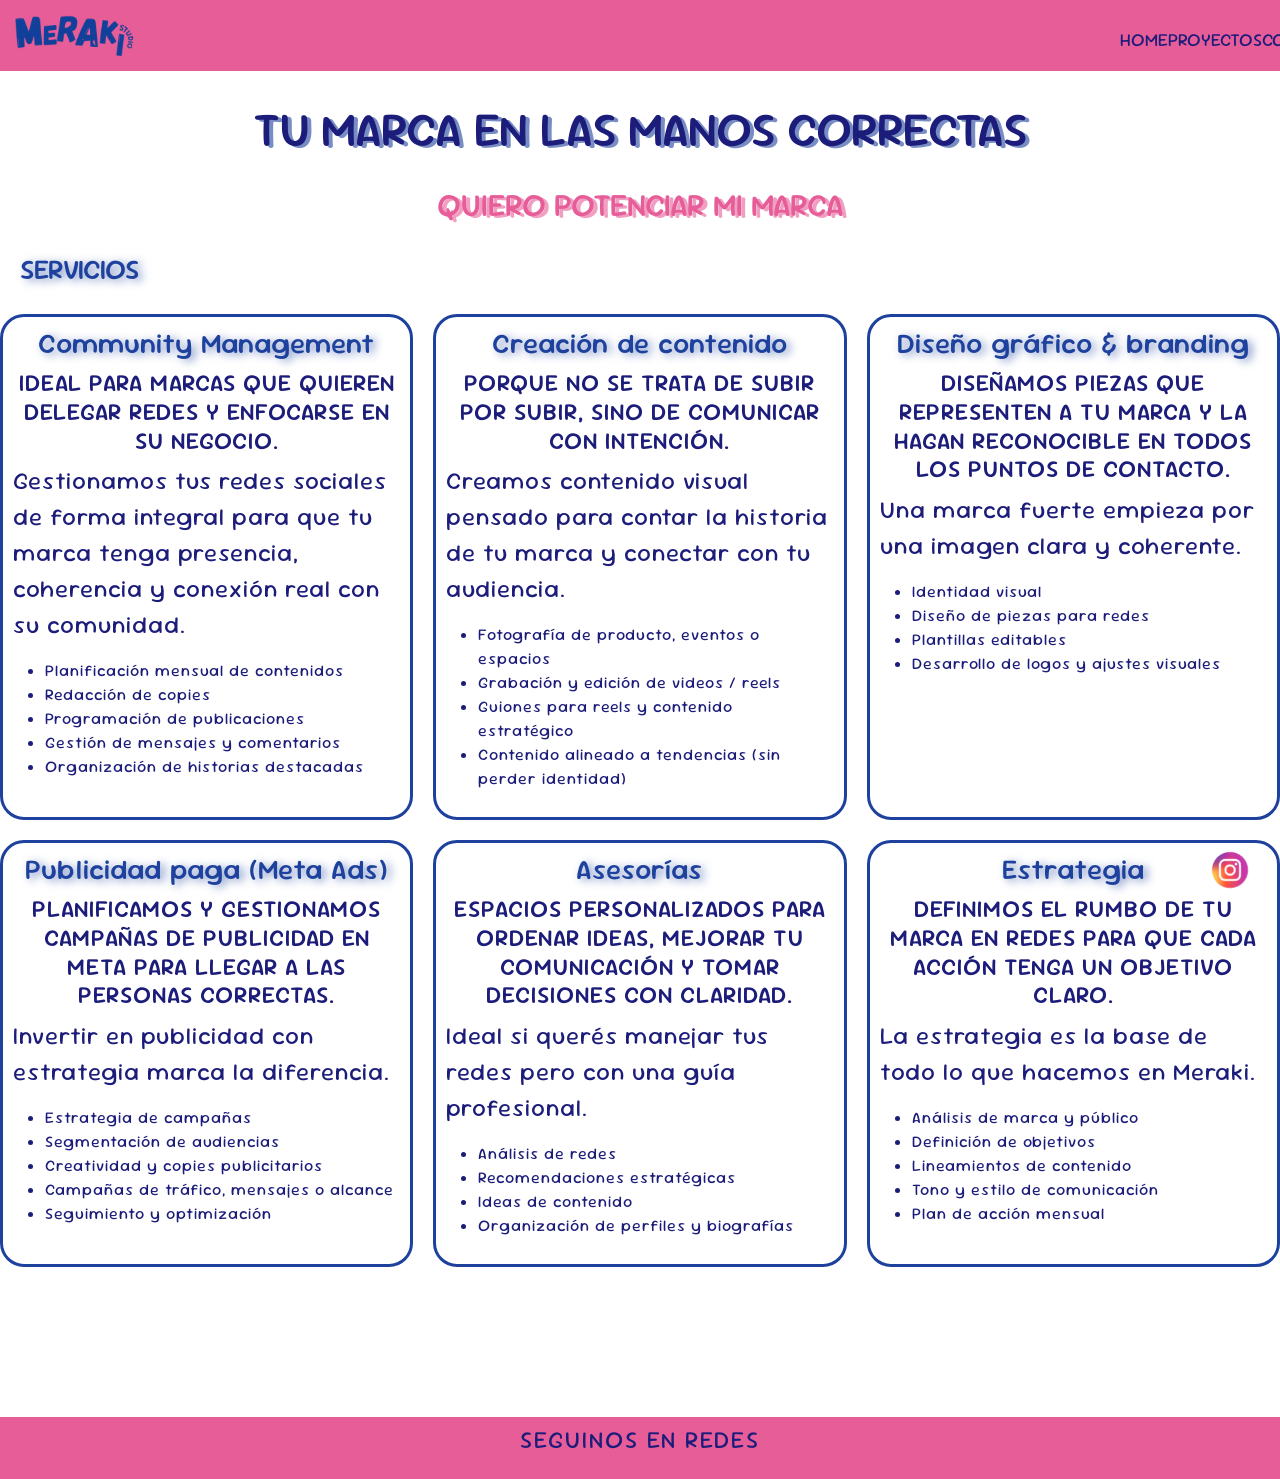
==== index.html @ 82db58ba "meraki v1" ====
<!DOCTYPE html>
<html lang="es">

<head>
   <meta charset="UTF-8">
   <meta name="viewport" content="width=device-width, initial-scale=1.0">
   <title>Document</title>

   <!-- link css bootstrap -->
   <link href="https://cdn.jsdelivr.net/npm/bootstrap@5.3.8/dist/css/bootstrap.min.css" rel="stylesheet" integrity="sha384-sRIl4kxILFvY47J16cr9ZwB07vP4J8+LH7qKQnuqkuIAvNWLzeN8tE5YBujZqJLB" crossorigin="anonymous">
      
   <!-- link css propio -->
   <link rel="stylesheet" href="./css/style.css">
</head>

<body>
   <header>
      <!-- logo -->
      <img class="logo" src="./img/logo.png" alt="logo meraki">

      <!-- menu de navegacion-->
      <nav>
         <!-- Zona navegable -->
         <ul>
            <li><a href="#">HOME</a></li>
            <li><a href="./pages/proyectosreales.html">PROYECTOS</a></li>
            <li><a href="./pages/contacto.html">CONTACTO</a></li>
         </ul>

      </nav>
   </header>

   <main class="contenedor-grid">


      <h1 class="titulo-grid"> TU MARCA EN LAS MANOS CORRECTAS</h1>
      <h2 class="subtitulo-grid">QUIERO POTENCIAR MI MARCA</h2>
      <h3 class="titulo-serv">SERVICIOS</h3>

      <div class="serv1">

         <h3>Community Management</h3>
         <h4>Ideal para marcas que quieren delegar redes y enfocarse en su negocio.</h4>
         <p>Gestionamos tus redes sociales de forma integral para que tu marca tenga presencia, coherencia y conexión
            real
            con su comunidad.</p>
         <ul>
            <li>Planificación mensual de contenidos</li>
            <li>Redacción de copies</li>
            <li>Programación de publicaciones</li>
            <li>Gestión de mensajes y comentarios</li>
            <li>Organización de historias destacadas</li>
         </ul>
      </div>

      <div class="serv2">
         <h3>Creación de contenido</h3>
         <h4>Porque no se trata de subir por subir, sino de comunicar con intención.</h4>
         <p>Creamos contenido visual pensado para contar la historia de tu marca y conectar con tu audiencia.</p>
         <ul>
            <li>Fotografía de producto, eventos o espacios</li>
            <li>Grabación y edición de videos / reels</li>
            <li>Guiones para reels y contenido estratégico</li>
            <li>Contenido alineado a tendencias (sin perder identidad)</li>
         </ul>
      </div>

      <div class="serv3">

         <h3>Diseño gráfico & branding</h3>
         <h4>Diseñamos piezas que representen a tu marca y la hagan reconocible en todos los puntos de contacto.</h4>
         <p>Una marca fuerte empieza por una imagen clara y coherente.</p>
         <ul>
            <li>Identidad visual</li>
            <li>Diseño de piezas para redes</li>
            <li>Plantillas editables</li>
            <li>Desarrollo de logos y ajustes visuales</li>
         </ul>
      </div>

      <div class="serv4">

         <h3>Publicidad paga (Meta Ads)</h3>
         <h4>Planificamos y gestionamos campañas de publicidad en Meta para llegar a las personas correctas.</h4>
         <p>Invertir en publicidad con estrategia marca la diferencia.</p>
         <ul>
            <li>Estrategia de campañas</li>
            <li>Segmentación de audiencias</li>
            <li>Creatividad y copies publicitarios</li>
            <li>Campañas de tráfico, mensajes o alcance</li>
            <li>Seguimiento y optimización</li>
         </ul>
      </div>

      <div class="serv5">

         <h3>Asesorías</h3>
         <h4>Espacios personalizados para ordenar ideas, mejorar tu comunicación y tomar decisiones con claridad.</h4>
         <p>Ideal si querés manejar tus redes pero con una guía profesional.</p>
         <ul>
            <li>Análisis de redes</li>
            <li>Recomendaciones estratégicas</li>
            <li>Ideas de contenido</li>
            <li>Organización de perfiles y biografías</li>
         </ul>
      </div>

      <div class="serv6">

         <h3>Estrategia</h3>
         <h4>Definimos el rumbo de tu marca en redes para que cada acción tenga un objetivo claro.</h4>
         <p>La estrategia es la base de todo lo que hacemos en Meraki.</p>
         <ul>
            <li>Análisis de marca y público</li>
            <li>Definición de objetivos</li>
            <li>Lineamientos de contenido</li>
            <li>Tono y estilo de comunicación</li>
            <li>Plan de acción mensual</li>
         </ul>
      </div>

   <!-- acordeon 

   <section class="accordion accordion-flush" id="accordionFlushExample">
  <div class="accordion-item">
    <h2 class="accordion-header">
      <button class="accordion-button collapsed" type="button" data-bs-toggle="collapse" data-bs-target="#flush-collapseOne" aria-expanded="false" aria-controls="flush-collapseOne">
        Community Management
      </button>
    </h2>
    <div id="flush-collapseOne" class="accordion-collapse collapse" data-bs-parent="#accordionFlushExample">
      <div class="accordion-body">Ideal para marcas que quieren delegar redes y enfocarse en su negocio.
Gestionamos tus redes sociales de forma integral para que tu marca tenga presencia, coherencia y conexión real con su comunidad.

Planificación mensual de contenidos
Redacción de copies
Programación de publicaciones
Gestión de mensajes y comentarios
Organización de historias destacadas</div>
    </div>
  </div>
  <div class="accordion-item">
    <h2 class="accordion-header">
      <button class="accordion-button collapsed" type="button" data-bs-toggle="collapse" data-bs-target="#flush-collapseTwo" aria-expanded="false" aria-controls="flush-collapseTwo">
        Creación de contenido
      </button>
    </h2>
    <div id="flush-collapseTwo" class="accordion-collapse collapse" data-bs-parent="#accordionFlushExample">
      <div class="accordion-body">Placeholder content for this accordion, which is intended to demonstrate the <code>.accordion-flush</code> class. This is the second item’s accordion body. Let’s imagine this being filled with some actual content.</div>
    </div>
  </div>
  <div class="accordion-item">
    <h2 class="accordion-header">
      <button class="accordion-button collapsed" type="button" data-bs-toggle="collapse" data-bs-target="#flush-collapseThree" aria-expanded="false" aria-controls="flush-collapseThree">
        Diseño gráfico & branding
      </button>
    </h2>
    <div id="flush-collapseThree" class="accordion-collapse collapse" data-bs-parent="#accordionFlushExample">
      <div class="accordion-body">Placeholder content for this accordion, which is intended to demonstrate the <code>.accordion-flush</code> class. This is the third item’s accordion body. Nothing more exciting happening here in terms of content, but just filling up the space to make it look, at least at first glance, a bit more representative of how this would look in a real-world application.</div>
    </div>
  </div>
   </section>

   -->

   </main>



   <footer>
      <p >SEGUINOS EN REDES</p>
      <img class="instagram" src="./img/ig.png" alt="logo instagram">

   </footer>

   <!-- js de bootstrap -->

   <script src="https://cdn.jsdelivr.net/npm/bootstrap@5.3.8/dist/js/bootstrap.bundle.min.js" integrity="sha384-FKyoEForCGlyvwx9Hj09JcYn3nv7wiPVlz7YYwJrWVcXK/BmnVDxM+D2scQbITxI" crossorigin="anonymous"></script>

</body>

</html>
---- css/style.css ----
@import url('https://fonts.googleapis.com/css2?family=Sour+Gummy:ital,wght@0,100..900;1,100..900&display=swap');
/*  font-family: "Sour Gummy", sans-serif; */

/*reset*/
* {
    padding: 0;
    margin: 0;
    box-sizing: border-box;
}

body {
    font-family: "Sour Gummy", sans-serif;



}

p {
    color: rgb(28, 28, 122);
    font-size: 1.5rem;
}

h1 {
    color: rgb(28, 28, 122);
    text-shadow: 4px 2px 0px rgba(29, 65, 157, 0.6);
    font-size: 3rem;
    text-align: center;
    margin-top: 30px;
}

h2 {
    color: rgb(230, 93, 152);
    text-shadow: 4px 2px 0px rgba(230, 93, 152, 0.6);
    font-size: 1, 5rem;

}

h3 {
    color: rgb(29, 65, 157);
    text-shadow: 4px 2px 8px rgba(29, 65, 157, 0.6);

}

h4 {
    color: rgb(28, 28, 122);
    text-transform: uppercase;
}

li {
    color: rgb(28, 28, 122);
}

/*header*/
.logo {
    width: 130px;
    height: auto;
    margin: 10px;

}

header ul {
    list-style: none;
    display: flex;
    justify-content: space-between;
    align-items: center;
    height: 100%;
    margin-right: 10px;


}

nav {
    width: 15%;
    font-size: 2rem;


}

header a {
    text-decoration: none;
    font-size: large;
    color: rgb(28, 28, 122);
}

header {
    display: flex;
    justify-content: space-between;
    position: sticky;

    top: 0;
    background-color: rgb(230, 93, 152);

}


/*main index*/

.slogan {
    text-align: center;
}

.servicios {
    background-color: hwb(354 91% 2%);
    border: rgb(29, 65, 157) solid 3px
}

.contenedor-grid {
    display: grid;

    grid-template-areas:
        "titulo-grid titulo-grid titulo-grid"
        "subtitulo-grid subtitulo-grid subtitulo-grid"
        "titulo-serv titulo-serv titulo-serv"
        "serv1 serv2 serv3"
        "serv4 serv5 serv6";


    grid-template-columns: repeat(3, minmax(0, 1fr));
    justify-content: stretch;
    justify-items: stretch;
    align-items: stretch;

    gap: 20px;

}

.titulo-grid {
    grid-area: titulo-grid;
    text-align: center;


}

.subtitulo-grid {
    grid-area: subtitulo-grid;
    text-align: center;
}

.titulo-serv {
    grid-area: titulo-serv;
    margin-left: 20px;
}

.serv1 {
    grid-area: serv1;
    border: 3px solid rgb(29, 65, 157);
    border-radius: 24px 24px 24px 24px;
    margin: 1 1 10px;
    letter-spacing: 1px;
    padding: 10px;


}

.serv1 h3 {
    text-align: center;
}

.serv1 h4 {
    text-align: center;
}

.serv2 {
    grid-area: serv2;
    border: 3px solid rgb(29, 65, 157);
    border-radius: 24px 24px 24px 24px;
    margin: 1 1 10px;
    letter-spacing: 1px;
    padding: 10px;

}

.serv2 h3 {
    text-align: center;
}

.serv2 h4 {
    text-align: center;
}

.serv3 {
    grid-area: serv3;
    border: 3px solid rgb(29, 65, 157);
    border-radius: 24px 24px 24px 24px;
    margin: 1 1 10px;
    letter-spacing: 1px;
    padding: 10px;
}

.serv3 h3 {
    text-align: center;
}

.serv3 h4 {
    text-align: center;
}

.serv4 {
    grid-area: serv4;
    border: 3px solid rgb(29, 65, 157);
    border-radius: 24px 24px 24px 24px;
    margin: 1 1 10px;
    letter-spacing: 1px;
    padding: 10px;
}

.serv4 h3 {
    text-align: center;
}

.serv4 h4 {
    text-align: center;
}

.serv5 {
    grid-area: serv5;
    border: 3px solid rgb(29, 65, 157);
    border-radius: 24px 24px 24px 24px;
    margin: 1 1 10px;
    letter-spacing: 1px;
    padding: 10px;
}

.serv5 h3 {
    text-align: center;
}

.serv5 h4 {
    text-align: center;
}


.serv6 {
    grid-area: serv6;
    border: 3px solid rgb(29, 65, 157);
    border-radius: 24px 24px 24px 24px;
    margin: 1 1 10px;
    letter-spacing: 1px;
    padding: 10px;
}

.serv6 h3 {
    text-align: center;
}

.serv6 h4 {
    text-align: center;
}

.icono {
    width: 100px;
}

/*main proyectos*/

.contenedor-grid2 {
    display: grid;
    grid-template-columns: 50% 50%;
    padding: 0 40px;


    grid-template-areas:
        "titulo-proy titulo-proy"
        "texto-proyectos carrousel";
}

.titulo-proy {
    grid-area: titulo-proy;
    text-align: center;

}

.texto-proyectos {
    grid-area: texto-proyectos;
    text-align: center;
    padding: 120px;


}

.carrouselproyectos {
    grid-area: carrousel;
    margin-left: 0;
}

/*contacto*/


.mb-3 {
    max-width: 1000px;
    margin: 40px;


}

button.btn-primary {
    background-color: rgb(230, 93, 152);
    border: none;
    font-weight: 600;
}

button.btn-primary:hover {
    background-color: rgb(190, 65, 120);
}

.iconos-contacto {
    display: flex;
    flex-direction: row;
    align-items: center;
    gap: 25px;
    justify-content: flex-start;
    margin: 100px;

}



/* footer*/

footer {
    background-color: rgb(230, 93, 152);
    text-align: center;
    padding: 5px 0;
    letter-spacing: 2px;
    margin-top: 150px;
}


.instagram {
    width: 60px;
    position: fixed;
    right: 20px;
    bottom: 0;
}

/* media queries*/

/* celulares/mobile */

@media (max-width:480px) {
    header {
        flex-direction: column;
        justify-content: center;
        align-items: center;
    }

    nav {
        width: 90%;

    }

    header ul {
        margin-right: 0px;
    }

    .contenedor-grid {
        grid-template-areas:
            "titulo-grid"
            "subtitulo-grid"
            "titulo-serv"
            "serv1 "
            "serv2"
            "serv3"
            " serv4"
            "serv5"
            " serv6";

        grid-template-columns: 100%;
        margin: 22px;

       
    }

    .contenedor-grid2 {
        grid-template-areas:
            "titulo-proy"
            "texto-proyectos"
            "carrousel";

        grid-template-columns:100%;

        grid-template-rows: 90px 800px 200px;
    }
        p{ 
            font-size: 1rem;
     
    }

    footer{
        width: 100%;
    }

    .instagram {
        display: none;
    }

}







/*tablet*/

@media (min-widht: 481px) and (max-widht:770px) {}
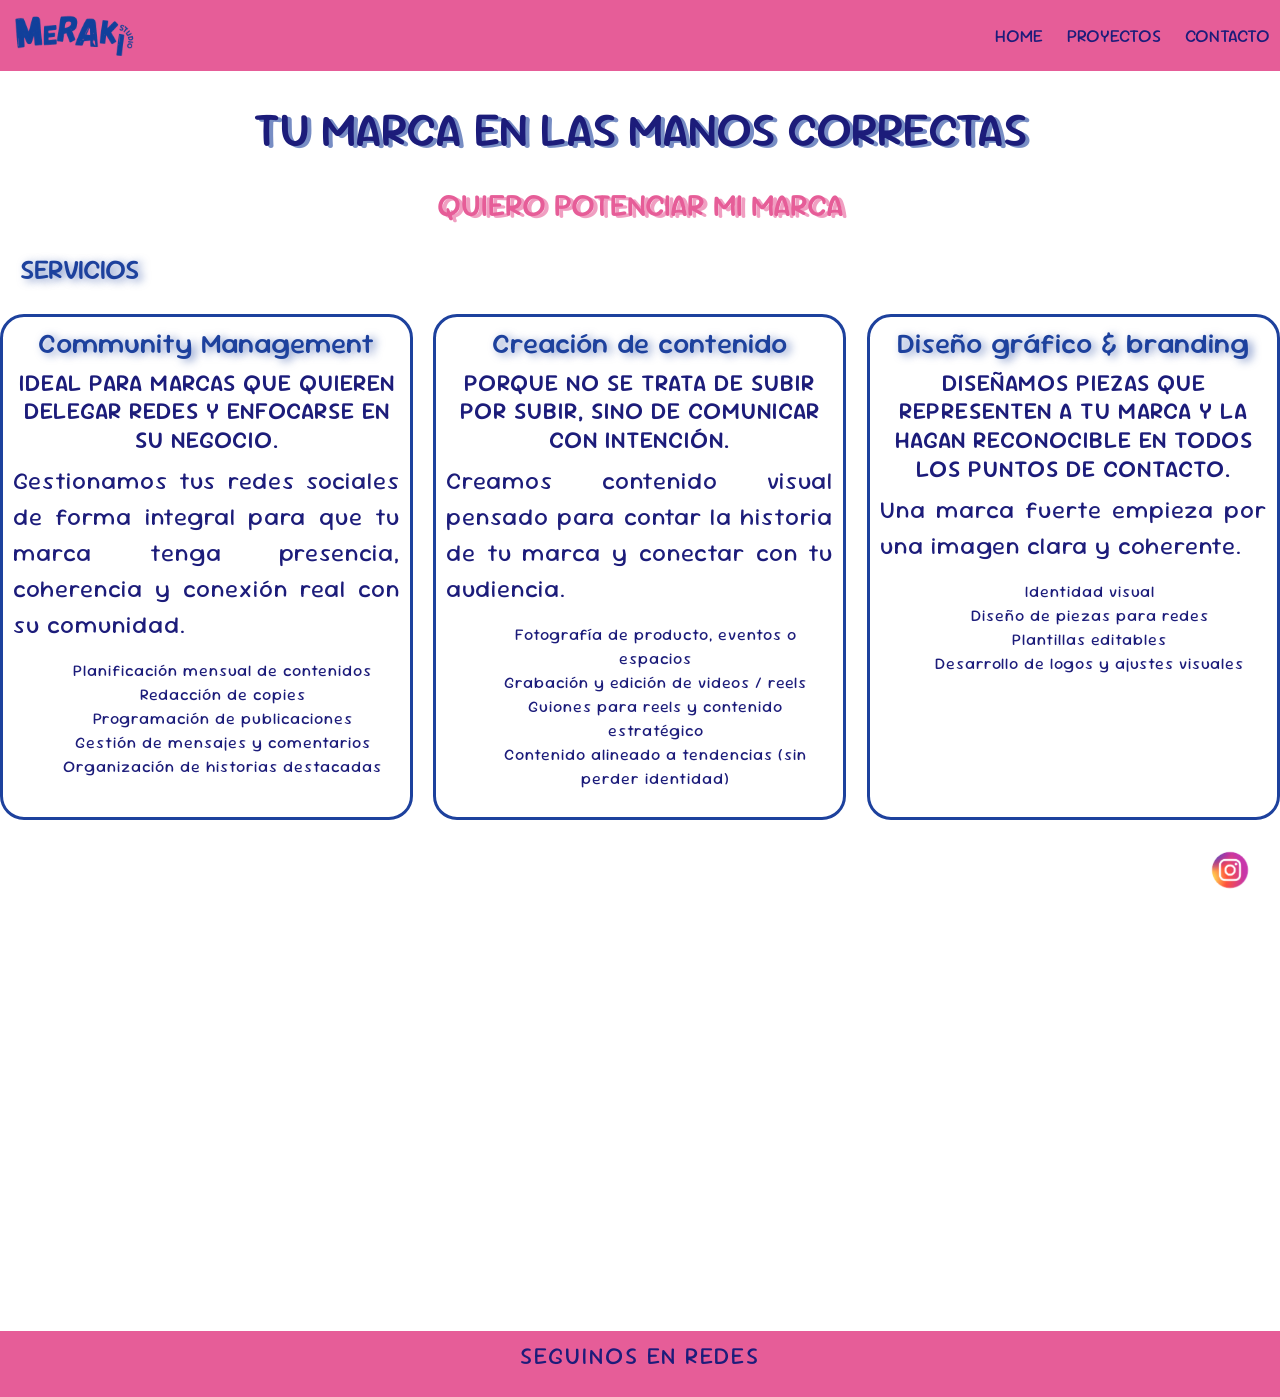
==== commit a7c6d77e: "3era pre entrega" ====
--- a/index.html
+++ b/index.html
@@ -9,8 +9,14 @@
    <!-- link css bootstrap -->
    <link href="https://cdn.jsdelivr.net/npm/bootstrap@5.3.8/dist/css/bootstrap.min.css" rel="stylesheet" integrity="sha384-sRIl4kxILFvY47J16cr9ZwB07vP4J8+LH7qKQnuqkuIAvNWLzeN8tE5YBujZqJLB" crossorigin="anonymous">
       
-   <!-- link css propio -->
-   <link rel="stylesheet" href="./css/style.css">
+   <!-- link css donde compila sass  -->
+    <link rel="stylesheet" href="css/estilos.css">
+  
+    <!-- aos-->
+<link href="https://unpkg.com/aos@2.3.1/dist/aos.css" rel="stylesheet">
+
+<script src="https://unpkg.com/aos@2.3.1/dist/aos.js"></script>
+
 </head>
 
 <body>
@@ -18,7 +24,7 @@
       <!-- logo -->
       <img class="logo" src="./img/logo.png" alt="logo meraki">
 
-      <!-- menu de navegacion-->
+      <!-- menu de navegacion--> 
       <nav>
          <!-- Zona navegable -->
          <ul>
@@ -33,11 +39,11 @@
    <main class="contenedor-grid">
 
 
-      <h1 class="titulo-grid"> TU MARCA EN LAS MANOS CORRECTAS</h1>
+      <h1 class="titulo-grid" > TU MARCA EN LAS MANOS CORRECTAS</h1>
       <h2 class="subtitulo-grid">QUIERO POTENCIAR MI MARCA</h2>
       <h3 class="titulo-serv">SERVICIOS</h3>
 
-      <div class="serv1">
+      <div class="serv1" data-aos="flip-right">
 
          <h3>Community Management</h3>
          <h4>Ideal para marcas que quieren delegar redes y enfocarse en su negocio.</h4>
@@ -53,7 +59,7 @@
          </ul>
       </div>
 
-      <div class="serv2">
+      <div class="serv2" data-aos="flip-right">
          <h3>Creación de contenido</h3>
          <h4>Porque no se trata de subir por subir, sino de comunicar con intención.</h4>
          <p>Creamos contenido visual pensado para contar la historia de tu marca y conectar con tu audiencia.</p>
@@ -65,7 +71,7 @@
          </ul>
       </div>
 
-      <div class="serv3">
+      <div class="serv3" data-aos="flip-right">
 
          <h3>Diseño gráfico & branding</h3>
          <h4>Diseñamos piezas que representen a tu marca y la hagan reconocible en todos los puntos de contacto.</h4>
@@ -78,7 +84,7 @@
          </ul>
       </div>
 
-      <div class="serv4">
+      <div class="serv4" data-aos="flip-right">
 
          <h3>Publicidad paga (Meta Ads)</h3>
          <h4>Planificamos y gestionamos campañas de publicidad en Meta para llegar a las personas correctas.</h4>
@@ -92,7 +98,7 @@
          </ul>
       </div>
 
-      <div class="serv5">
+      <div class="serv5" data-aos="flip-right">
 
          <h3>Asesorías</h3>
          <h4>Espacios personalizados para ordenar ideas, mejorar tu comunicación y tomar decisiones con claridad.</h4>
@@ -105,7 +111,7 @@
          </ul>
       </div>
 
-      <div class="serv6">
+      <div class="serv6" data-aos="flip-right">
 
          <h3>Estrategia</h3>
          <h4>Definimos el rumbo de tu marca en redes para que cada acción tenga un objetivo claro.</h4>
@@ -168,8 +174,10 @@
 
 
    <footer>
+      
       <p >SEGUINOS EN REDES</p>
       <img class="instagram" src="./img/ig.png" alt="logo instagram">
+      
 
    </footer>
 
@@ -177,6 +185,10 @@
 
    <script src="https://cdn.jsdelivr.net/npm/bootstrap@5.3.8/dist/js/bootstrap.bundle.min.js" integrity="sha384-FKyoEForCGlyvwx9Hj09JcYn3nv7wiPVlz7YYwJrWVcXK/BmnVDxM+D2scQbITxI" crossorigin="anonymous"></script>
 
+    <!-- aos -->
+   <script>
+  AOS.init();
+</script>
 </body>
 
 </html>
--- a/css/estilos.css
+++ b/css/estilos.css
@@ -0,0 +1,248 @@
+@import url("https://fonts.googleapis.com/css2?family=Sour+Gummy:ital,wght@0,100..900;1,100..900&display=swap");
+/*paleta de colores*/
+/*extend*/
+.serv, .serv1, .serv2, .serv3, .serv4, .serv5, .serv6 {
+  border: 3px solid rgb(29, 65, 157);
+  border-radius: 24px 24px 24px 24px;
+  margin: 1 1 10px;
+  letter-spacing: 1px;
+  padding: 10px;
+}
+.serv h3, .serv1 h3, .serv2 h3, .serv3 h3, .serv4 h3, .serv5 h3, .serv6 h3 {
+  text-align: center;
+}
+.serv h4, .serv1 h4, .serv2 h4, .serv3 h4, .serv4 h4, .serv5 h4, .serv6 h4 {
+  text-align: center;
+}
+.serv ul, .serv1 ul, .serv2 ul, .serv3 ul, .serv4 ul, .serv5 ul, .serv6 ul {
+  list-style: none;
+  text-align: center;
+}
+.serv li, .serv1 li, .serv2 li, .serv3 li, .serv4 li, .serv5 li, .serv6 li {
+  color: rgb(28, 28, 122);
+}
+
+/*  font-family: "Sour Gummy", sans-serif; */
+/*reset*/
+* {
+  padding: 0;
+  margin: 0;
+  box-sizing: border-box;
+}
+
+body {
+  font-family: "Sour Gummy", sans-serif;
+}
+
+p {
+  color: rgb(28, 28, 122);
+  font-size: 1.5rem;
+}
+
+h1 {
+  color: rgb(28, 28, 122);
+  text-shadow: 4px 2px 0px rgba(29, 65, 157, 0.6);
+  font-size: 3rem;
+  text-align: center;
+  margin-top: 30px;
+}
+
+h2 {
+  color: rgb(230, 93, 152);
+  text-shadow: 4px 2px 0px rgba(230, 93, 152, 0.6);
+  font-size: 1, 5rem;
+}
+
+h3 {
+  color: rgb(29, 65, 157);
+  text-shadow: 4px 2px 8px rgba(29, 65, 157, 0.6);
+}
+
+h4 {
+  color: rgb(28, 28, 122);
+  text-transform: uppercase;
+}
+
+/*header*/
+header {
+  display: flex;
+  justify-content: space-between;
+  position: sticky;
+  z-index: 1000;
+  top: 0;
+  background-color: rgb(230, 93, 152);
+}
+header .logo {
+  width: 130px;
+  height: auto;
+  margin: 10px;
+}
+header nav {
+  font-size: 1rem;
+}
+header nav ul {
+  list-style: none;
+  display: flex;
+  justify-content: space-between;
+  align-items: center;
+  gap: 24px;
+  height: 100%;
+  margin-right: 10px;
+}
+header nav ul li {
+  color: rgb(28, 28, 122);
+}
+header nav ul li a {
+  text-decoration: none;
+  font-size: large;
+  color: rgb(28, 28, 122);
+}
+
+/*main index*/
+.contenedor-grid {
+  display: grid;
+  grid-template-areas: "titulo-grid titulo-grid titulo-grid" "subtitulo-grid subtitulo-grid subtitulo-grid" "titulo-serv titulo-serv titulo-serv" "serv1 serv2 serv3" "serv4 serv5 serv6";
+  grid-template-columns: repeat(3, minmax(0, 1fr));
+  justify-content: stretch;
+  justify-items: stretch;
+  align-items: stretch;
+  text-align: justify;
+  margin-bottom: 64px;
+  gap: 20px;
+}
+.contenedor-grid .titulo-grid {
+  grid-area: titulo-grid;
+  text-align: center;
+}
+.contenedor-grid .subtitulo-grid {
+  grid-area: subtitulo-grid;
+  text-align: center;
+}
+.contenedor-grid .titulo-serv {
+  grid-area: titulo-serv;
+  margin-left: 20px;
+}
+
+.serv1 {
+  grid-area: serv1;
+}
+
+.serv2 {
+  grid-area: serv2;
+}
+
+.serv3 {
+  grid-area: serv3;
+}
+
+.serv4 {
+  grid-area: serv4;
+}
+
+.serv5 {
+  grid-area: serv5;
+}
+
+.serv6 {
+  grid-area: serv6;
+}
+
+/*main proyectos*/
+.contenedor-grid2 {
+  display: grid;
+  grid-template-columns: 50% 50%;
+  padding: 0 40px;
+  grid-template-areas: "titulo-proy titulo-proy" "texto-proyectos carrousel";
+}
+.contenedor-grid2 .titulo-proy {
+  grid-area: titulo-proy;
+  text-align: center;
+}
+.contenedor-grid2 .texto-proyectos {
+  grid-area: texto-proyectos;
+  text-align: center;
+  padding: 120px;
+}
+.contenedor-grid2 .carrouselproyectos {
+  grid-area: carrousel;
+  margin-left: 0;
+}
+
+/*contacto*/
+.mb-3 {
+  max-width: 1000px;
+  margin: 40px;
+}
+.mb-3 button.btn-primary {
+  background-color: rgb(230, 93, 152);
+  border: none;
+  font-weight: 600;
+}
+.mb-3 button.btn-primary:hover {
+  background-color: rgb(190, 65, 120);
+}
+
+.iconos-contacto {
+  display: flex;
+  flex-direction: row;
+  align-items: center;
+  gap: 25px;
+  justify-content: flex-start;
+  margin: 100px;
+}
+.iconos-contacto .icono {
+  width: 100px;
+}
+
+/* footer*/
+footer {
+  background-color: rgb(230, 93, 152);
+  text-align: center;
+  padding: 7px 0;
+  letter-spacing: 2px;
+}
+footer .instagram {
+  width: 60px;
+  position: fixed;
+  right: 20px;
+  bottom: 0;
+  z-index: 900;
+}
+
+/* media queries*/
+/* celulares/mobile */
+@media (max-width: 480px) {
+  header {
+    flex-direction: column;
+    justify-content: center;
+    align-items: center;
+  }
+  header nav {
+    width: 90%;
+  }
+  header ul {
+    margin-right: 0px;
+  }
+  .contenedor-grid {
+    grid-template-areas: "titulo-grid" "subtitulo-grid" "titulo-serv" "serv1 " "serv2" "serv3" " serv4" "serv5" " serv6";
+    grid-template-columns: 100%;
+    margin: 22px;
+  }
+  .contenedor-grid2 {
+    grid-template-areas: "titulo-proy" "texto-proyectos" "carrousel";
+    grid-template-columns: 100%;
+    grid-template-rows: 90px 800px 200px;
+  }
+  p {
+    font-size: 1rem;
+  }
+  footer {
+    width: 100%;
+  }
+  footer .instagram {
+    display: none;
+  }
+}
+/*tablet*/
+
+/*# sourceMappingURL=estilos.css.map */
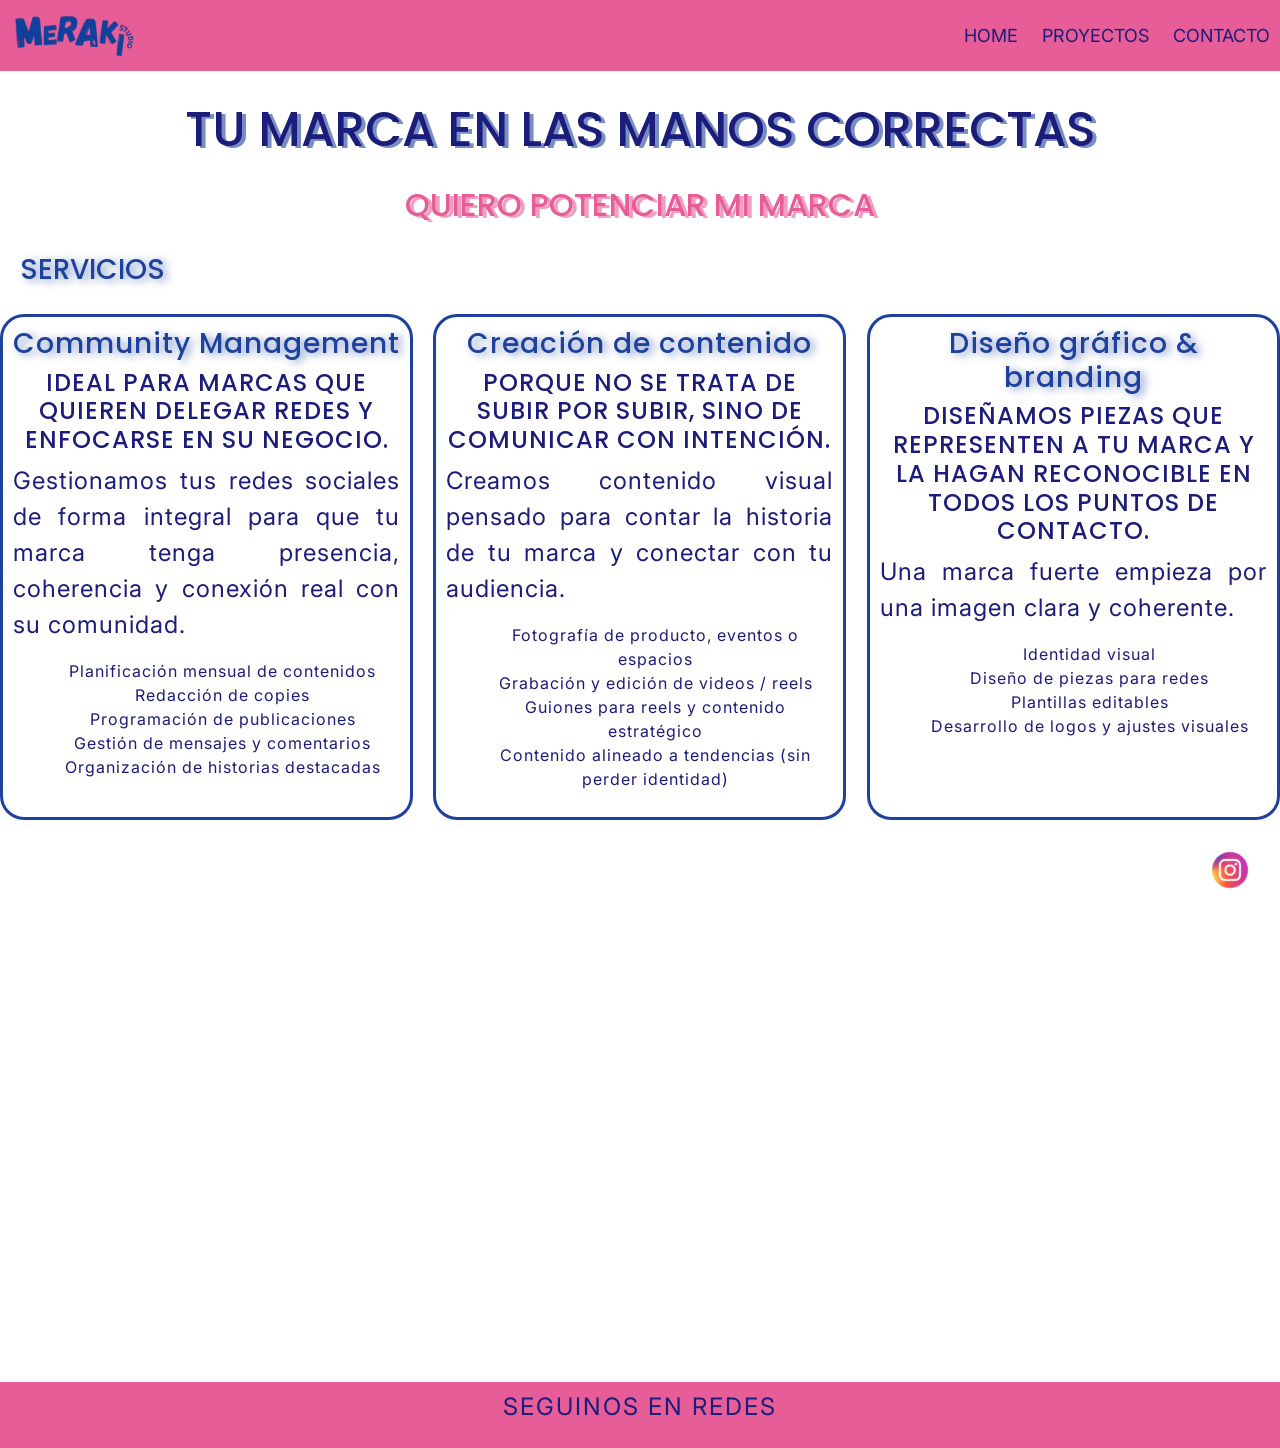
==== commit a0c72c7a: "Cambio tipografía, alt de imágenes y meta description" ====
--- a/index.html
+++ b/index.html
@@ -4,18 +4,22 @@
 <head>
    <meta charset="UTF-8">
    <meta name="viewport" content="width=device-width, initial-scale=1.0">
-   <title>Document</title>
+   <meta name="description"
+      content="Community Manager y creación de contenido | Gestionamos redes, campañas digitales y branding. Tu marca en las manos correctas. ¿Listo para crecer? ¡Hablemos!">
+
+   <title>Home | MERAKI</title>
 
    <!-- link css bootstrap -->
-   <link href="https://cdn.jsdelivr.net/npm/bootstrap@5.3.8/dist/css/bootstrap.min.css" rel="stylesheet" integrity="sha384-sRIl4kxILFvY47J16cr9ZwB07vP4J8+LH7qKQnuqkuIAvNWLzeN8tE5YBujZqJLB" crossorigin="anonymous">
-      
+   <link href="https://cdn.jsdelivr.net/npm/bootstrap@5.3.8/dist/css/bootstrap.min.css" rel="stylesheet"
+      integrity="sha384-sRIl4kxILFvY47J16cr9ZwB07vP4J8+LH7qKQnuqkuIAvNWLzeN8tE5YBujZqJLB" crossorigin="anonymous">
+
    <!-- link css donde compila sass  -->
-    <link rel="stylesheet" href="css/estilos.css">
-  
-    <!-- aos-->
-<link href="https://unpkg.com/aos@2.3.1/dist/aos.css" rel="stylesheet">
-
-<script src="https://unpkg.com/aos@2.3.1/dist/aos.js"></script>
+   <link rel="stylesheet" href="css/estilos.css">
+
+   <!-- aos-->
+   <link href="https://unpkg.com/aos@2.3.1/dist/aos.css" rel="stylesheet">
+
+   <script src="https://unpkg.com/aos@2.3.1/dist/aos.js"></script>
 
 </head>
 
@@ -24,7 +28,7 @@
       <!-- logo -->
       <img class="logo" src="./img/logo.png" alt="logo meraki">
 
-      <!-- menu de navegacion--> 
+      <!-- menu de navegacion-->
       <nav>
          <!-- Zona navegable -->
          <ul>
@@ -39,7 +43,7 @@
    <main class="contenedor-grid">
 
 
-      <h1 class="titulo-grid" > TU MARCA EN LAS MANOS CORRECTAS</h1>
+      <h1 class="titulo-grid"> TU MARCA EN LAS MANOS CORRECTAS</h1>
       <h2 class="subtitulo-grid">QUIERO POTENCIAR MI MARCA</h2>
       <h3 class="titulo-serv">SERVICIOS</h3>
 
@@ -125,7 +129,7 @@
          </ul>
       </div>
 
-   <!-- acordeon 
+      <!-- acordeon 
 
    <section class="accordion accordion-flush" id="accordionFlushExample">
   <div class="accordion-item">
@@ -174,21 +178,23 @@
 
 
    <footer>
-      
-      <p >SEGUINOS EN REDES</p>
+
+      <p>SEGUINOS EN REDES</p>
       <img class="instagram" src="./img/ig.png" alt="logo instagram">
-      
+
 
    </footer>
 
    <!-- js de bootstrap -->
 
-   <script src="https://cdn.jsdelivr.net/npm/bootstrap@5.3.8/dist/js/bootstrap.bundle.min.js" integrity="sha384-FKyoEForCGlyvwx9Hj09JcYn3nv7wiPVlz7YYwJrWVcXK/BmnVDxM+D2scQbITxI" crossorigin="anonymous"></script>
-
-    <!-- aos -->
+   <script src="https://cdn.jsdelivr.net/npm/bootstrap@5.3.8/dist/js/bootstrap.bundle.min.js"
+      integrity="sha384-FKyoEForCGlyvwx9Hj09JcYn3nv7wiPVlz7YYwJrWVcXK/BmnVDxM+D2scQbITxI"
+      crossorigin="anonymous"></script>
+
+   <!-- aos -->
    <script>
-  AOS.init();
-</script>
+      AOS.init();
+   </script>
 </body>
 
 </html>
--- a/css/estilos.css
+++ b/css/estilos.css
@@ -1,4 +1,4 @@
-@import url("https://fonts.googleapis.com/css2?family=Sour+Gummy:ital,wght@0,100..900;1,100..900&display=swap");
+@import url("https://fonts.googleapis.com/css2?family=Inter:wght@400;500;600&family=Poppins:wght@500;600;700;800&display=swap");
 /*paleta de colores*/
 /*extend*/
 .serv, .serv1, .serv2, .serv3, .serv4, .serv5, .serv6 {
@@ -31,7 +31,7 @@
 }
 
 body {
-  font-family: "Sour Gummy", sans-serif;
+  font-family: "Inter", system-ui, sans-serif;
 }
 
 p {
@@ -43,6 +43,7 @@
   color: rgb(28, 28, 122);
   text-shadow: 4px 2px 0px rgba(29, 65, 157, 0.6);
   font-size: 3rem;
+  font-family: "Poppins", sans-serif;
   text-align: center;
   margin-top: 30px;
 }
@@ -50,16 +51,19 @@
 h2 {
   color: rgb(230, 93, 152);
   text-shadow: 4px 2px 0px rgba(230, 93, 152, 0.6);
+  font-family: "Poppins", sans-serif;
   font-size: 1, 5rem;
 }
 
 h3 {
   color: rgb(29, 65, 157);
+  font-family: "Poppins", sans-serif;
   text-shadow: 4px 2px 8px rgba(29, 65, 157, 0.6);
 }
 
 h4 {
   color: rgb(28, 28, 122);
+  font-family: "Poppins", sans-serif;
   text-transform: uppercase;
 }
 
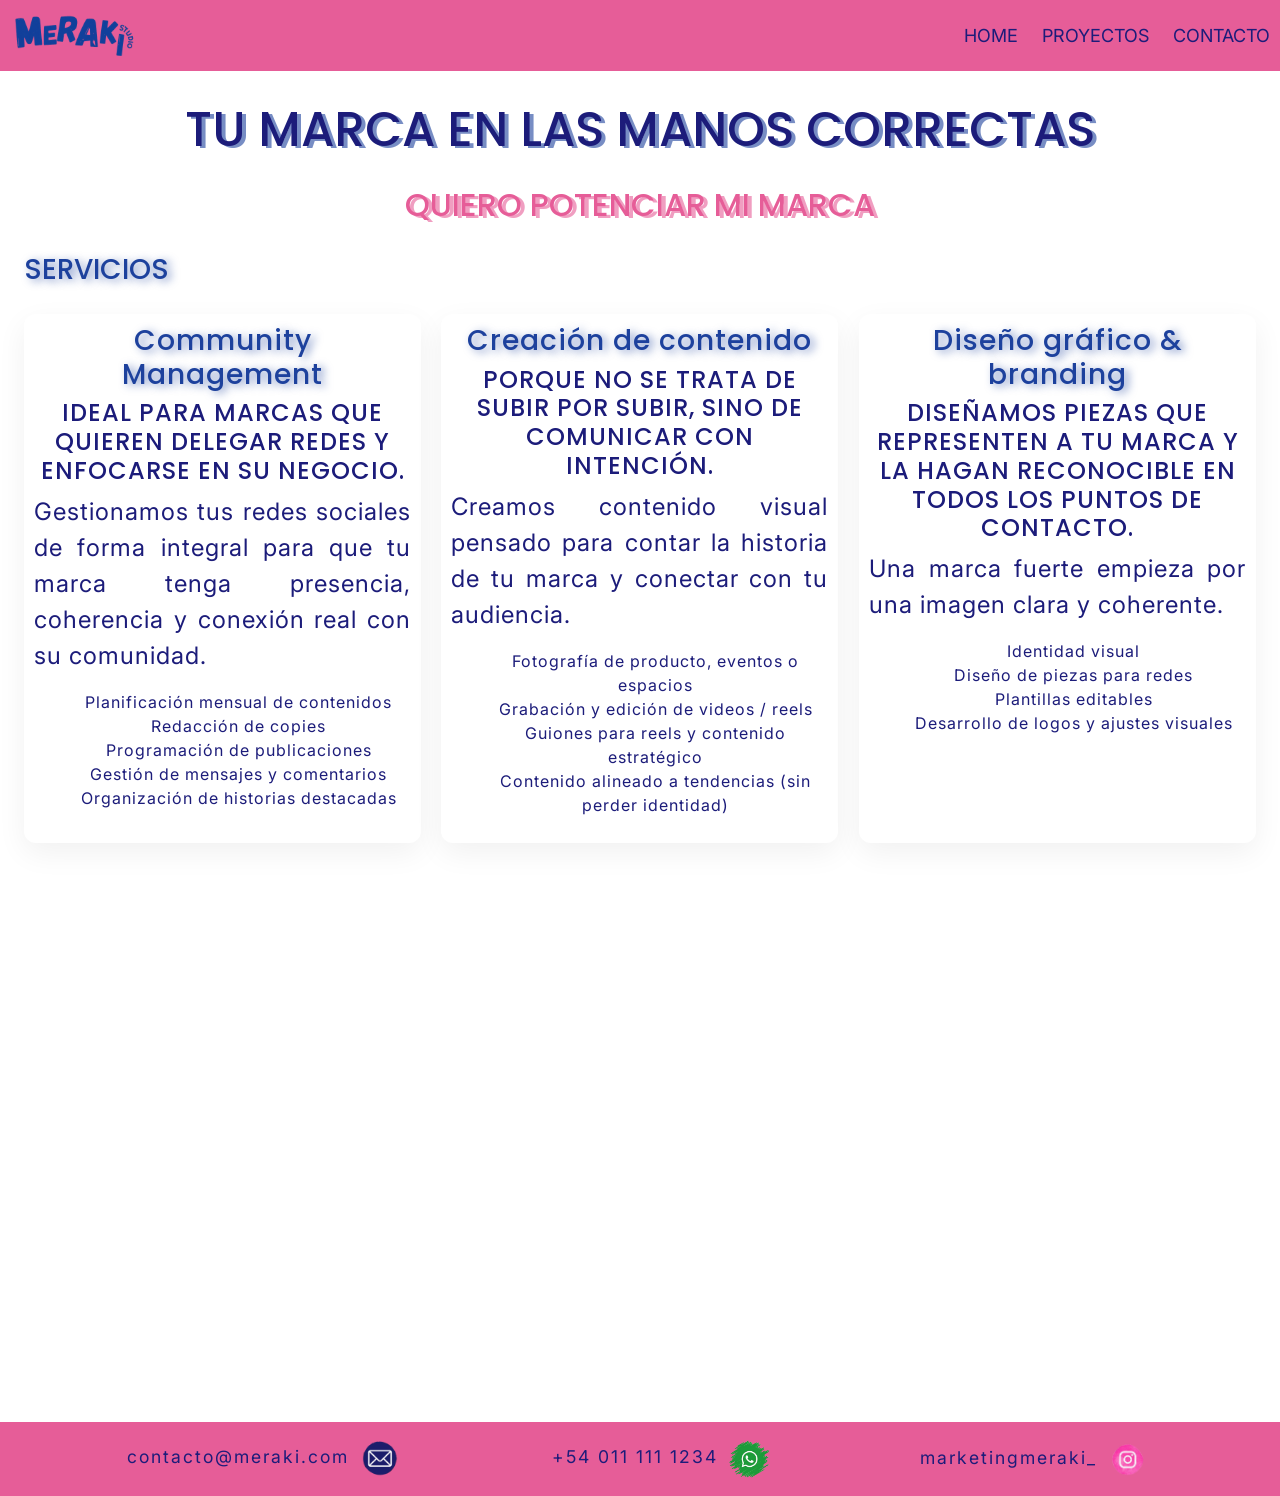
==== commit 68b292e8: "Corrige contacto" ====
--- a/index.html
+++ b/index.html
@@ -179,9 +179,20 @@
 
    <footer>
 
-      <p>SEGUINOS EN REDES</p>
-      <img class="instagram" src="./img/ig.png" alt="logo instagram">
-
+      <section class="iconos-contacto">
+            <div class="mail">
+                <span>contacto@meraki.com</span>
+                <img class="icono" src="./img/correo2.png" alt="icono correo">
+            </div>
+            <div class="wp">
+                <span>+54 011 111 1234</span>
+                <img class="icono" src="./img/wp2.png" alt="icono whatsapp">
+            </div>
+            <div class="ig">
+                <span>marketingmeraki_</span>
+                <img class="icono" src="./img/ig2.png" alt="icono instagram">
+            </div>
+        </section>
 
    </footer>
 
--- a/css/estilos.css
+++ b/css/estilos.css
@@ -2,11 +2,12 @@
 /*paleta de colores*/
 /*extend*/
 .serv, .serv1, .serv2, .serv3, .serv4, .serv5, .serv6 {
-  border: 3px solid rgb(29, 65, 157);
-  border-radius: 24px 24px 24px 24px;
   margin: 1 1 10px;
   letter-spacing: 1px;
   padding: 10px;
+  background: #fff;
+  border-radius: 12px;
+  box-shadow: 0 10px 30px rgba(0, 0, 0, 0.06);
 }
 .serv h3, .serv1 h3, .serv2 h3, .serv3 h3, .serv4 h3, .serv5 h3, .serv6 h3 {
   text-align: center;
@@ -65,6 +66,11 @@
   color: rgb(28, 28, 122);
   font-family: "Poppins", sans-serif;
   text-transform: uppercase;
+}
+
+span {
+  color: rgb(28, 28, 122);
+  font-size: 1.1rem;
 }
 
 /*header*/
@@ -112,6 +118,7 @@
   align-items: stretch;
   text-align: justify;
   margin-bottom: 64px;
+  padding-inline: 24px;
   gap: 20px;
 }
 .contenedor-grid .titulo-grid {
@@ -124,7 +131,6 @@
 }
 .contenedor-grid .titulo-serv {
   grid-area: titulo-serv;
-  margin-left: 20px;
 }
 
 .serv1 {
@@ -173,29 +179,34 @@
 }
 
 /*contacto*/
-.mb-3 {
-  max-width: 1000px;
-  margin: 40px;
-}
-.mb-3 button.btn-primary {
+.mb-2 {
+  width: 50%;
+  margin: 70px auto;
+  background: #fff;
+  padding: 32px;
+  border-radius: 12px;
+  box-shadow: 0 10px 30px rgba(0, 0, 0, 0.06);
+}
+.mb-2 button.btn-primary {
   background-color: rgb(230, 93, 152);
   border: none;
   font-weight: 600;
 }
-.mb-3 button.btn-primary:hover {
+.mb-2 button.btn-primary:hover {
   background-color: rgb(190, 65, 120);
 }
 
 .iconos-contacto {
   display: flex;
-  flex-direction: row;
   align-items: center;
   gap: 25px;
-  justify-content: flex-start;
-  margin: 100px;
-}
-.iconos-contacto .icono {
-  width: 100px;
+  justify-content: space-evenly;
+  padding: 5px;
+  text-align: center;
+}
+
+.icono {
+  width: 50px;
 }
 
 /* footer*/
@@ -206,7 +217,7 @@
   letter-spacing: 2px;
 }
 footer .instagram {
-  width: 60px;
+  width: 65px;
   position: fixed;
   right: 20px;
   bottom: 0;
@@ -227,26 +238,47 @@
   header ul {
     margin-right: 0px;
   }
+  /*home*/
   .contenedor-grid {
-    grid-template-areas: "titulo-grid" "subtitulo-grid" "titulo-serv" "serv1 " "serv2" "serv3" " serv4" "serv5" " serv6";
+    grid-template-areas: "titulo-grid" "subtitulo-grid" "titulo-serv" "serv1 " "serv2" "serv3" "serv4" "serv5" "serv6";
     grid-template-columns: 100%;
     margin: 22px;
   }
+  .contenedor-grid h1 {
+    font-size: 1.7rem;
+  }
+  .contenedor-grid h2 {
+    display: none;
+  }
+  /*proyectos reales*/
   .contenedor-grid2 {
     grid-template-areas: "titulo-proy" "texto-proyectos" "carrousel";
     grid-template-columns: 100%;
-    grid-template-rows: 90px 800px 200px;
-  }
-  p {
-    font-size: 1rem;
-  }
-  footer {
-    width: 100%;
-  }
-  footer .instagram {
-    display: none;
-  }
-}
+    padding: 0;
+  }
+  .contenedor-grid2 h1 {
+    font-size: 1.8rem;
+  }
+  .contenedor-grid2 .texto-proyectos {
+    padding: 24px 16px;
+  }
+  .contenedor-grid2 .texto-proyectos p {
+    text-align: center;
+    line-height: 1.6;
+    max-width: 100%;
+  }
+  .contenedor-grid2 .carrousel {
+    margin-bottom: 40px;
+  }
+}
+/*contacto*/
+footer {
+  width: 100%;
+}
+footer .instagram {
+  display: none;
+}
+
 /*tablet*/
 
 /*# sourceMappingURL=estilos.css.map */
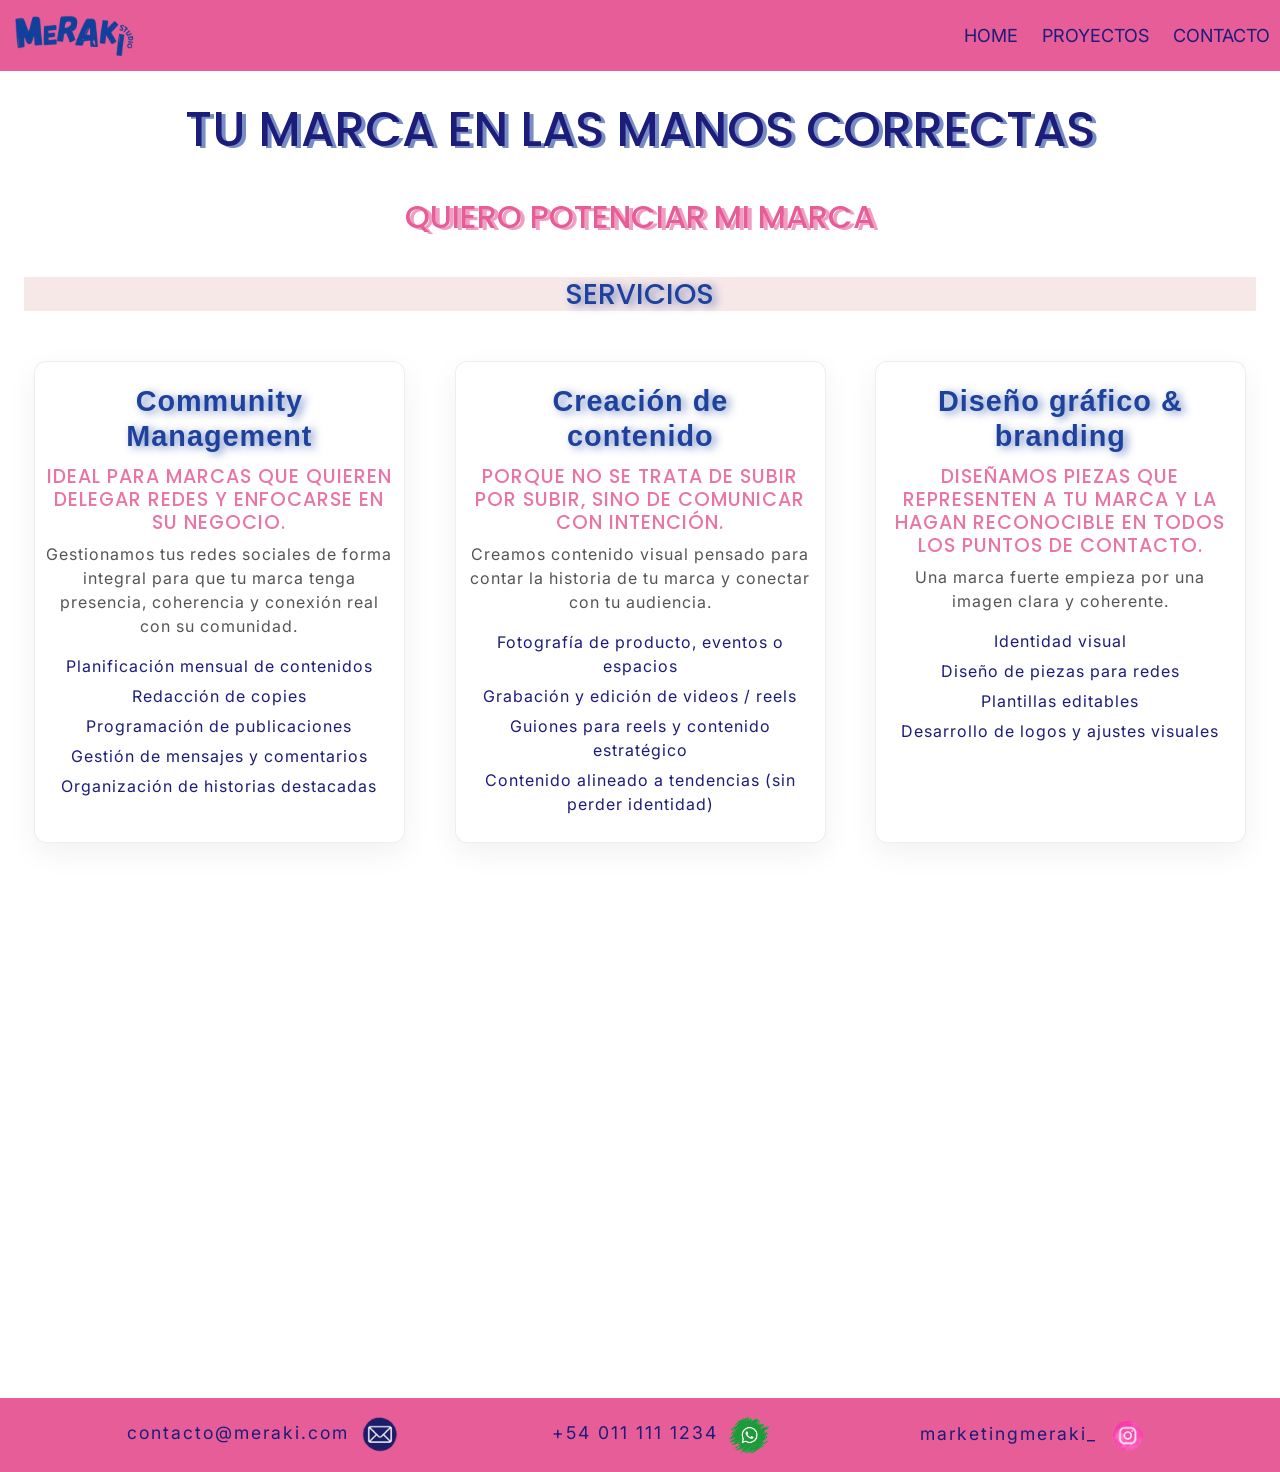
==== commit f530838c: "responsive tablet" ====
--- a/index.html
+++ b/index.html
@@ -90,7 +90,7 @@
 
       <div class="serv4" data-aos="flip-right">
 
-         <h3>Publicidad paga (Meta Ads)</h3>
+         <h3>Publicidad (Meta Ads)</h3>
          <h4>Planificamos y gestionamos campañas de publicidad en Meta para llegar a las personas correctas.</h4>
          <p>Invertir en publicidad con estrategia marca la diferencia.</p>
          <ul>
--- a/css/estilos.css
+++ b/css/estilos.css
@@ -2,15 +2,27 @@
 /*paleta de colores*/
 /*extend*/
 .serv, .serv1, .serv2, .serv3, .serv4, .serv5, .serv6 {
-  margin: 1 1 10px;
+  margin: 10px;
   letter-spacing: 1px;
   padding: 10px;
   background: #fff;
   border-radius: 12px;
   box-shadow: 0 10px 30px rgba(0, 0, 0, 0.06);
+  border: 1px solid rgba(28, 28, 122, 0.08);
+}
+.serv p, .serv1 p, .serv2 p, .serv3 p, .serv4 p, .serv5 p, .serv6 p {
+  font-size: 1rem;
+  line-height: 1.5;
+  color: #555;
+  text-align: center;
 }
 .serv h3, .serv1 h3, .serv2 h3, .serv3 h3, .serv4 h3, .serv5 h3, .serv6 h3 {
   text-align: center;
+  font-size: 1.8rem;
+  font-weight: 600;
+  letter-spacing: 0.5px;
+  margin: 12px;
+  letter-spacing: 1px;
 }
 .serv h4, .serv1 h4, .serv2 h4, .serv3 h4, .serv4 h4, .serv5 h4, .serv6 h4 {
   text-align: center;
@@ -18,9 +30,13 @@
 .serv ul, .serv1 ul, .serv2 ul, .serv3 ul, .serv4 ul, .serv5 ul, .serv6 ul {
   list-style: none;
   text-align: center;
+  margin-top: auto;
+  padding-left: 0;
 }
 .serv li, .serv1 li, .serv2 li, .serv3 li, .serv4 li, .serv5 li, .serv6 li {
   color: rgb(28, 28, 122);
+  font-size: 1rem;
+  margin-bottom: 6px;
 }
 
 /*  font-family: "Sour Gummy", sans-serif; */
@@ -33,6 +49,14 @@
 
 body {
   font-family: "Inter", system-ui, sans-serif;
+  min-height: 100vh;
+  margin: 0;
+  display: flex;
+  flex-direction: column;
+}
+
+main {
+  flex: 1 0 auto;
 }
 
 p {
@@ -53,17 +77,24 @@
   color: rgb(230, 93, 152);
   text-shadow: 4px 2px 0px rgba(230, 93, 152, 0.6);
   font-family: "Poppins", sans-serif;
-  font-size: 1, 5rem;
+  font-size: 2rem;
+  text-align: center;
 }
 
 h3 {
   color: rgb(29, 65, 157);
   font-family: "Poppins", sans-serif;
   text-shadow: 4px 2px 8px rgba(29, 65, 157, 0.6);
+  font-size: 1.8rem;
+  text-align: center;
 }
 
 h4 {
-  color: rgb(28, 28, 122);
+  color: rgb(230, 93, 152);
+  opacity: 0.85;
+  font-size: 1.2rem;
+  text-align: center;
+  text-justify: inter-word;
   font-family: "Poppins", sans-serif;
   text-transform: uppercase;
 }
@@ -119,7 +150,8 @@
   text-align: justify;
   margin-bottom: 64px;
   padding-inline: 24px;
-  gap: 20px;
+  gap: 30px;
+  row-gap: 32px;
 }
 .contenedor-grid .titulo-grid {
   grid-area: titulo-grid;
@@ -131,6 +163,7 @@
 }
 .contenedor-grid .titulo-serv {
   grid-area: titulo-serv;
+  background-color: #f7e8e8;
 }
 
 .serv1 {
@@ -162,6 +195,7 @@
   display: grid;
   grid-template-columns: 50% 50%;
   padding: 0 40px;
+  margin-bottom: 64px;
   grid-template-areas: "titulo-proy titulo-proy" "texto-proyectos carrousel";
 }
 .contenedor-grid2 .titulo-proy {
@@ -181,10 +215,10 @@
 /*contacto*/
 .mb-2 {
   width: 50%;
-  margin: 70px auto;
+  margin: auto;
   background: #fff;
   padding: 32px;
-  border-radius: 12px;
+  border-radius: 16px;
   box-shadow: 0 10px 30px rgba(0, 0, 0, 0.06);
 }
 .mb-2 button.btn-primary {
@@ -215,13 +249,10 @@
   text-align: center;
   padding: 7px 0;
   letter-spacing: 2px;
-}
-footer .instagram {
-  width: 65px;
-  position: fixed;
-  right: 20px;
-  bottom: 0;
-  z-index: 900;
+  margin-top: auto;
+}
+footer span {
+  margin: 0;
 }
 
 /* media queries*/
@@ -238,15 +269,20 @@
   header ul {
     margin-right: 0px;
   }
+  footer .iconos-contacto span {
+    display: none;
+  }
+  h1 {
+    font-size: 1.7rem;
+    text-align: center;
+    margin-bottom: 24px;
+  }
   /*home*/
   .contenedor-grid {
     grid-template-areas: "titulo-grid" "subtitulo-grid" "titulo-serv" "serv1 " "serv2" "serv3" "serv4" "serv5" "serv6";
     grid-template-columns: 100%;
     margin: 22px;
   }
-  .contenedor-grid h1 {
-    font-size: 1.7rem;
-  }
   .contenedor-grid h2 {
     display: none;
   }
@@ -256,9 +292,6 @@
     grid-template-columns: 100%;
     padding: 0;
   }
-  .contenedor-grid2 h1 {
-    font-size: 1.8rem;
-  }
   .contenedor-grid2 .texto-proyectos {
     padding: 24px 16px;
   }
@@ -270,15 +303,56 @@
   .contenedor-grid2 .carrousel {
     margin-bottom: 40px;
   }
-}
-/*contacto*/
-footer {
-  width: 100%;
-}
-footer .instagram {
-  display: none;
-}
-
+  /*contacto*/
+  .mb-2 {
+    width: 100%;
+    margin-top: 45px;
+    margin-bottom: 0px;
+    padding: 20px;
+  }
+}
 /*tablet*/
+@media (min-width: 481px) and (max-width: 770px) {
+  header {
+    flex-direction: column;
+    justify-content: center;
+    align-items: center;
+  }
+  header nav {
+    width: 90%;
+  }
+  header ul {
+    margin-right: 0px;
+  }
+  footer .iconos-contacto span {
+    display: none;
+  }
+  /*home*/
+  .contenedor-grid {
+    grid-template-areas: "titulo-grid" "subtitulo-grid" "titulo-serv" "serv1 " "serv2" "serv3" "serv4" "serv5" "serv6";
+    grid-template-columns: 100%;
+    margin: 22px;
+  }
+  .contenedor-grid h2 {
+    display: none;
+  }
+  /*proyectos reales*/
+  .contenedor-grid2 {
+    grid-template-areas: "titulo-proy" "texto-proyectos" "carrousel";
+    grid-template-columns: 100%;
+    padding: 0;
+  }
+  .contenedor-grid2 .texto-proyectos {
+    padding: 24px 16px;
+  }
+  .contenedor-grid2 .texto-proyectos p {
+    text-align: center;
+    line-height: 1.6;
+    max-width: 100%;
+  }
+  .contenedor-grid2 .carrousel {
+    margin-bottom: 40px;
+  }
+}
 
 /*# sourceMappingURL=estilos.css.map */
